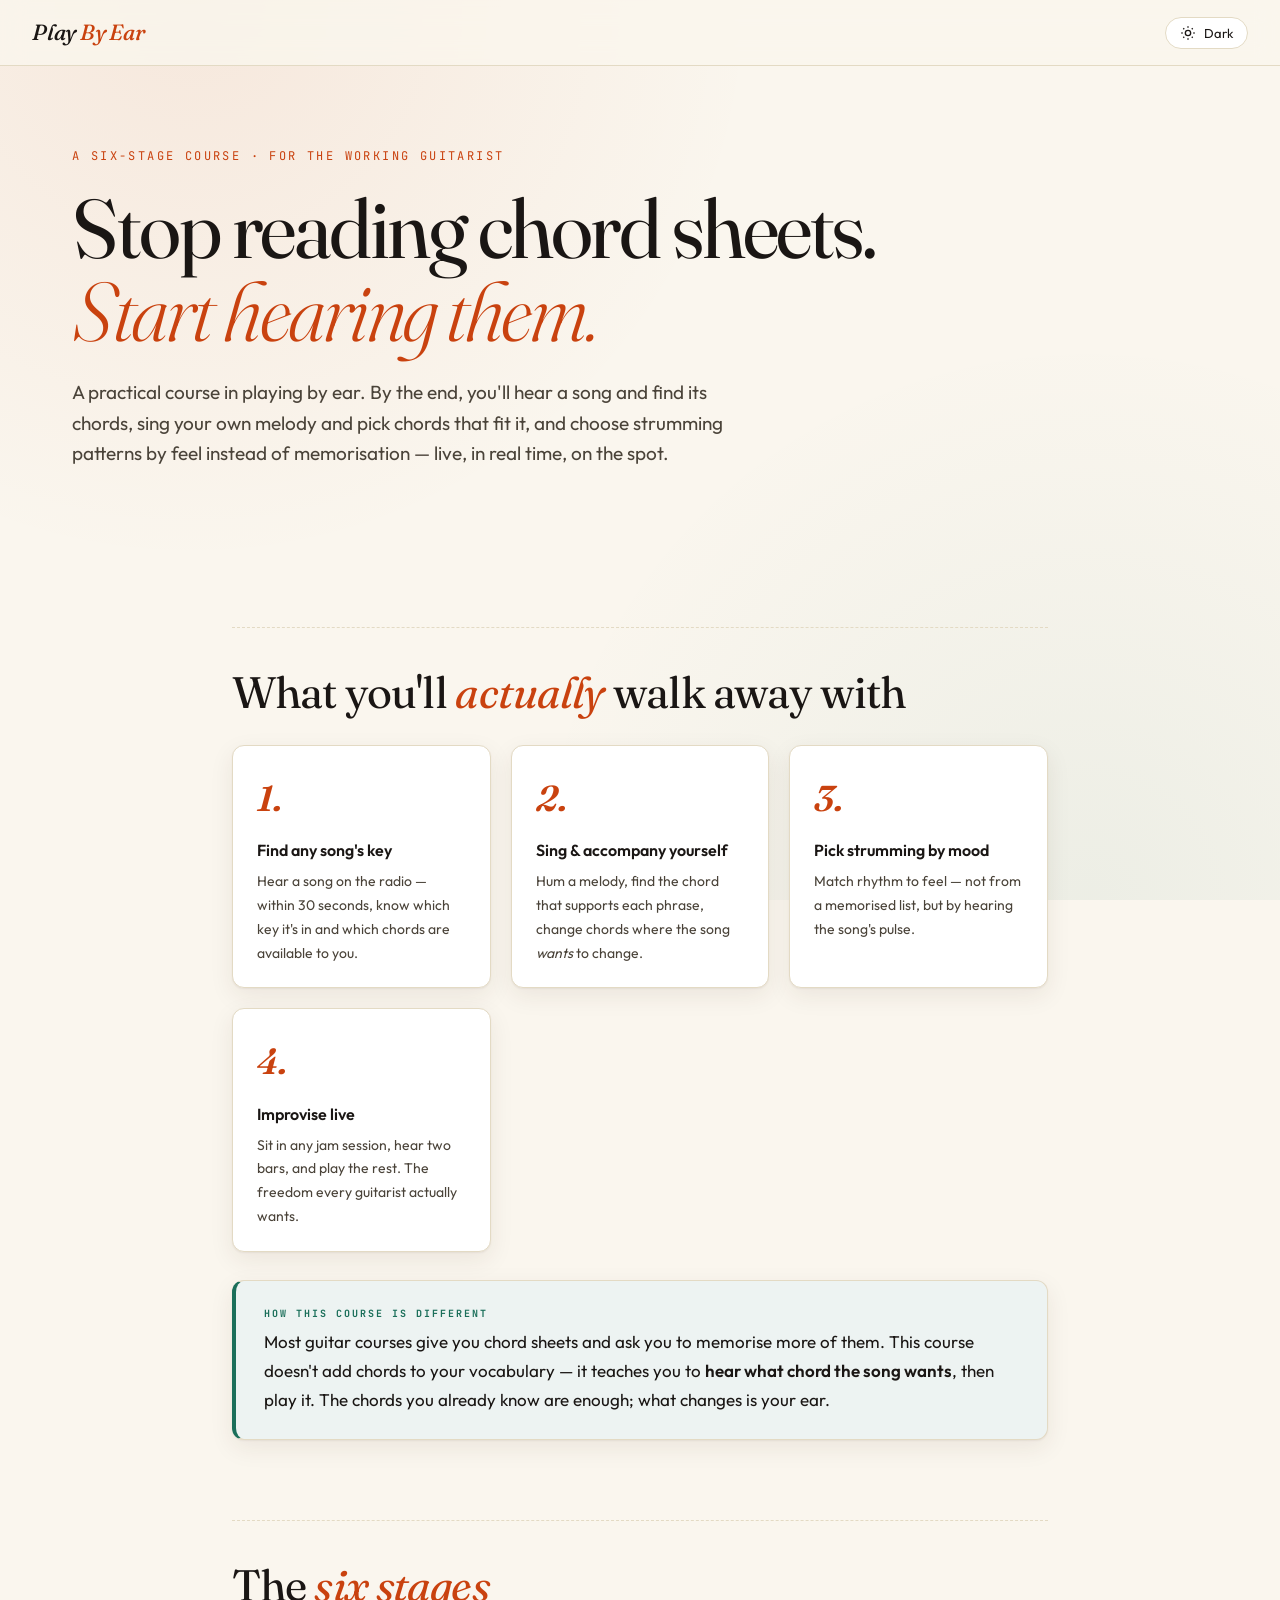
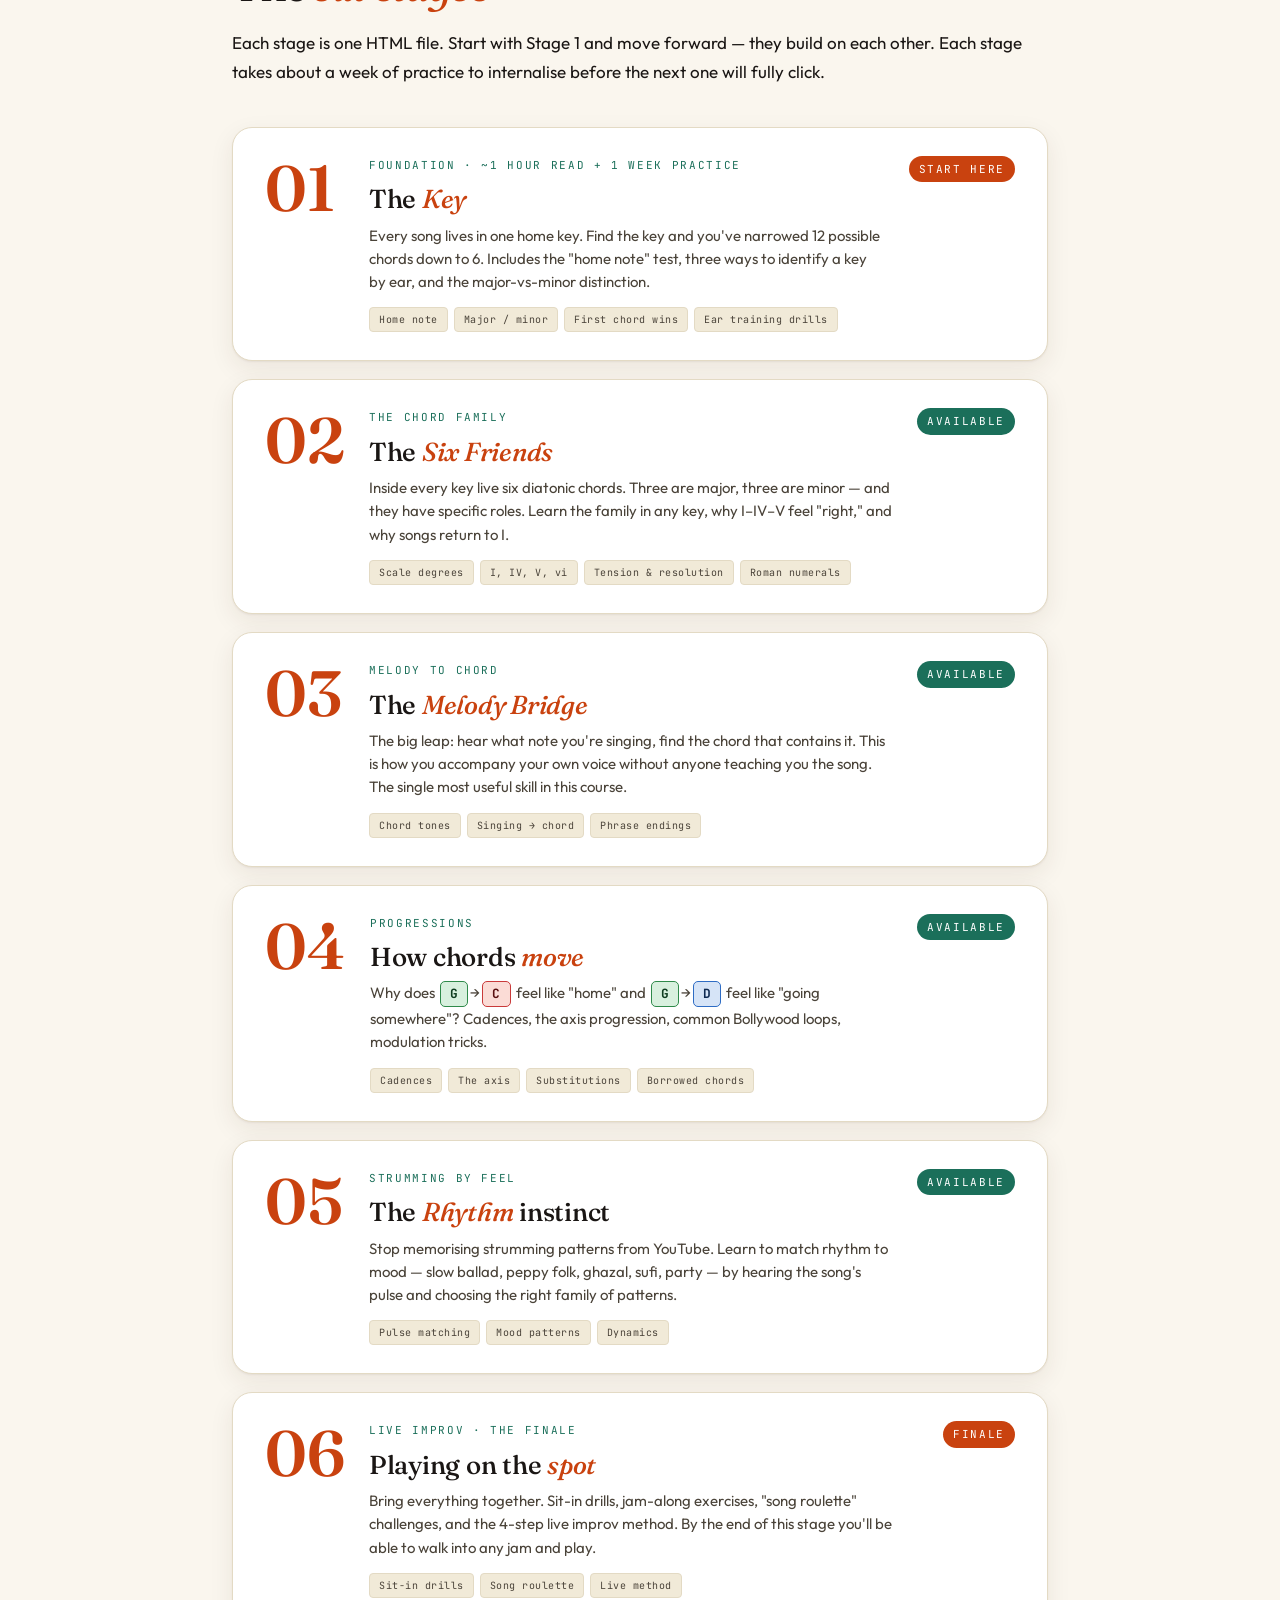
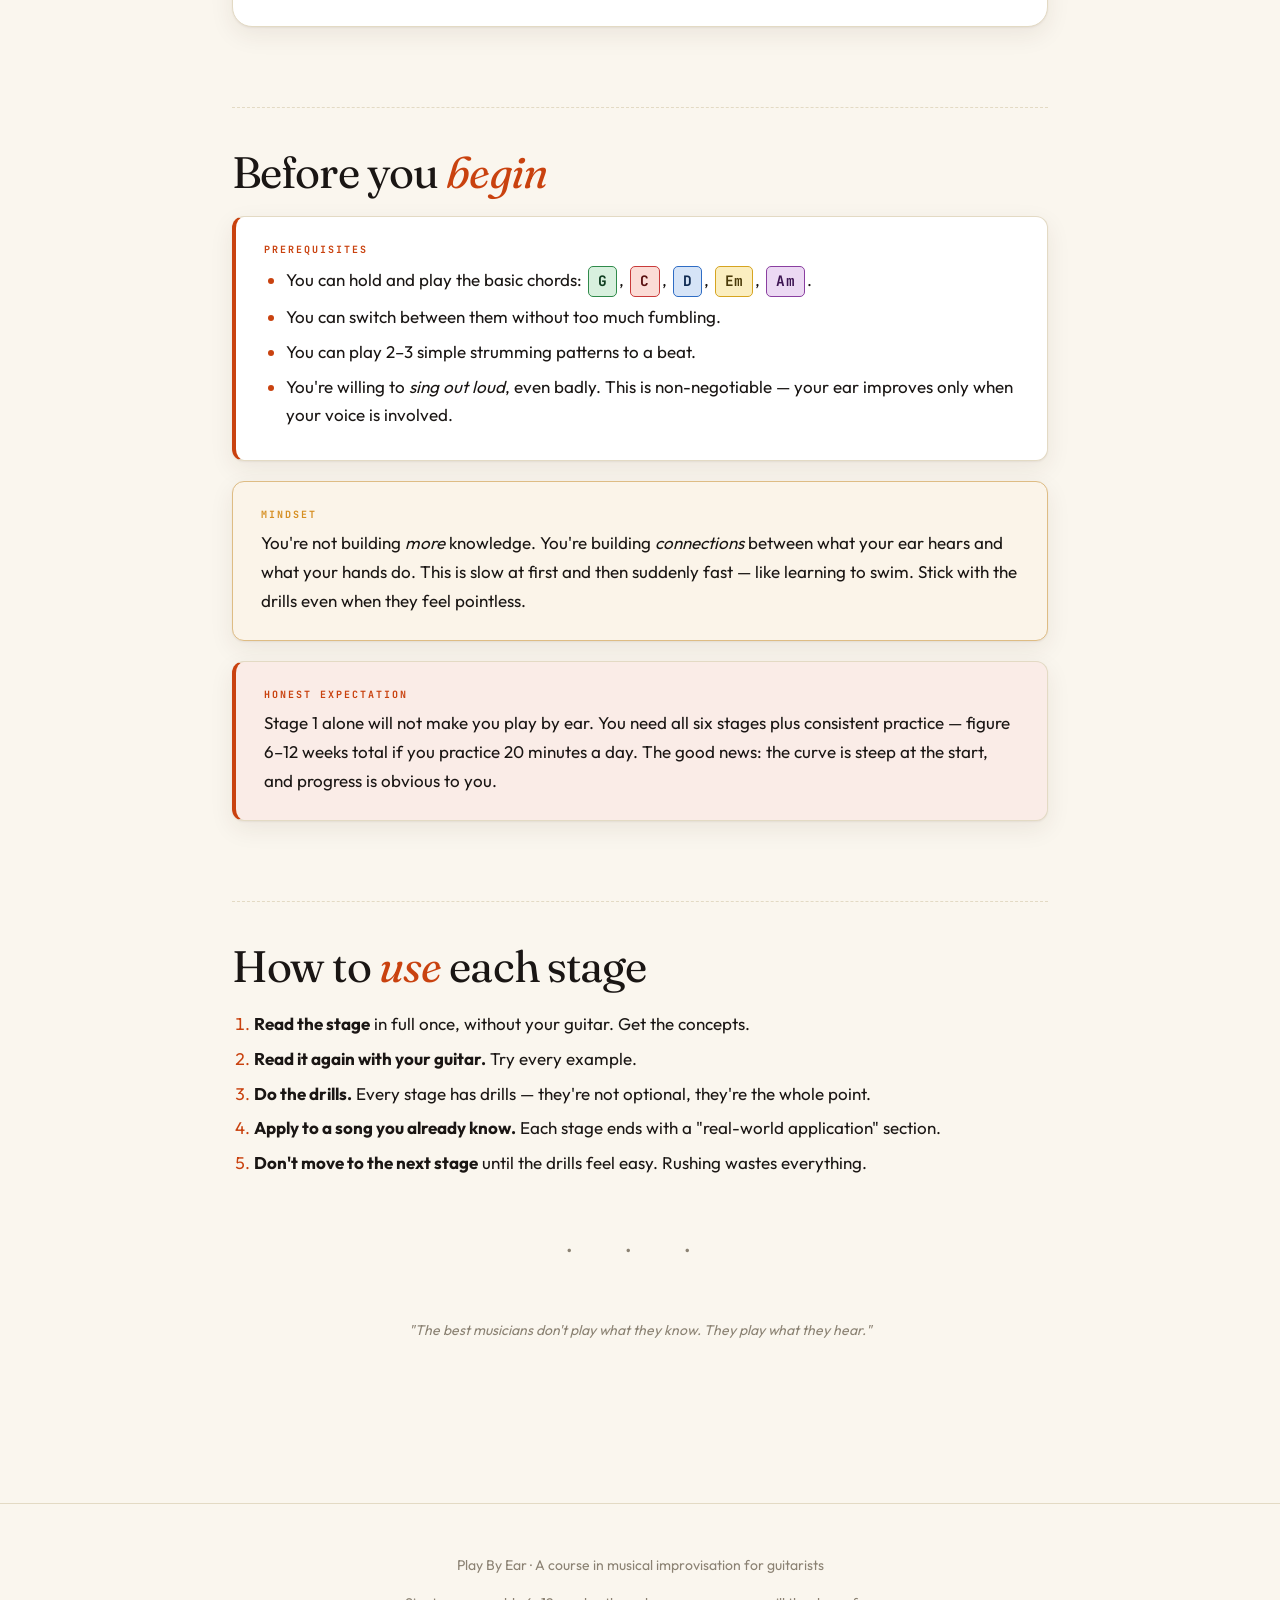
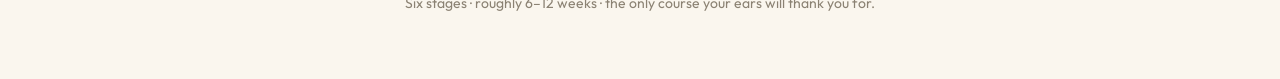
==== advance_course/advance_course.html @ 3eb7752d "Refactor code structure for improved readability and maintainability" ====
<!DOCTYPE html>
<html lang="en" data-theme="light">
<head>
<meta charset="UTF-8" />
<meta name="viewport" content="width=device-width, initial-scale=1.0" />
<title>Play By Ear · A Course in Musical Improvisation</title>
<link rel="preconnect" href="https://fonts.googleapis.com" />
<link rel="preconnect" href="https://fonts.gstatic.com" crossorigin />
<link href="https://fonts.googleapis.com/css2?family=Fraunces:ital,wght@0,300..900;1,300..900&family=Outfit:wght@300..800&family=JetBrains+Mono:wght@400..700&display=swap" rel="stylesheet" />
<link rel="stylesheet" href="shared.css" />
<style>
  .stages-grid {
    display: grid; grid-template-columns: 1fr; gap: 18px;
    margin: 40px 0;
  }
  .stage-card {
    display: flex; gap: 24px; align-items: flex-start;
    background: var(--bg-elev);
    border: 1px solid var(--line);
    border-radius: var(--radius-lg);
    padding: 28px 32px;
    text-decoration: none;
    color: inherit;
    transition: all .25s ease;
    box-shadow: var(--shadow);
  }
  .stage-card:hover {
    transform: translateY(-2px);
    border-color: var(--accent);
    box-shadow: var(--shadow-lg);
    color: inherit;
  }
  .stage-card.locked {
    opacity: .55;
    pointer-events: none;
  }
  .stage-card .stage-num {
    font-family: var(--display); font-weight: 600;
    font-size: 64px; line-height: 1;
    color: var(--accent);
    min-width: 80px;
  }
  .stage-card .stage-content { flex: 1; }
  .stage-card .stage-title {
    font-family: var(--display); font-weight: 500;
    font-size: 26px; line-height: 1.2; letter-spacing: -.01em;
    margin: 0 0 6px;
  }
  .stage-card .stage-title em { font-style: italic; color: var(--accent); }
  .stage-card .stage-sub {
    font-family: var(--mono); font-size: 11px; letter-spacing: .15em; text-transform: uppercase;
    color: var(--accent-3); margin-bottom: 10px;
  }
  .stage-card .stage-desc {
    color: var(--ink-soft); font-size: 15px; line-height: 1.55;
    margin: 8px 0 14px;
  }
  .stage-card .stage-skills {
    display: flex; flex-wrap: wrap; gap: 6px;
  }
  .stage-card .skill {
    font-family: var(--mono); font-size: 10px; letter-spacing: .05em;
    background: var(--bg-muted); color: var(--ink-soft);
    padding: 3px 9px; border-radius: 4px;
    border: 1px solid var(--line);
  }
  .stage-card .stage-status {
    font-family: var(--mono); font-size: 11px; letter-spacing: .15em; text-transform: uppercase;
    align-self: flex-start;
    padding: 4px 10px; border-radius: 999px;
    color: white; background: var(--chord-G);
  }
  .stage-card.locked .stage-status {
    background: var(--ink-mute);
  }
  .stage-card.in-progress .stage-status {
    background: var(--accent);
  }

  .approach-grid {
    display: grid; grid-template-columns: repeat(auto-fit, minmax(220px, 1fr));
    gap: 20px;
    margin: 28px 0;
  }
  .approach-card {
    background: var(--bg-elev);
    border: 1px solid var(--line);
    border-radius: var(--radius);
    padding: 22px 24px;
    box-shadow: var(--shadow);
  }
  .approach-card .icon {
    font-family: var(--display); font-style: italic;
    font-size: 36px; color: var(--accent); font-weight: 600;
    margin-bottom: 8px;
  }
  .approach-card h4 {
    margin: 0 0 6px;
    font-family: var(--body); font-style: normal;
    font-weight: 600; font-size: 16px;
  }
  .approach-card p {
    font-size: 14px; color: var(--ink-soft);
    margin: 0;
  }

  @media (max-width: 600px) {
    .stage-card { flex-direction: column; gap: 12px; padding: 22px; }
    .stage-card .stage-num { font-size: 44px; min-width: auto; }
  }
</style>
</head>
<body>

<div class="topbar">
  <a class="brand" href="advance_course.html"><em style="font-style:italic">Play</em> <span>By Ear</span></a>
  <button class="theme-toggle" onclick="toggleTheme()" aria-label="Toggle theme">
    <svg class="icon" viewBox="0 0 24 24" fill="none" stroke="currentColor" stroke-width="2">
      <circle cx="12" cy="12" r="4"/>
      <path d="M12 2v2M12 20v2M4.93 4.93l1.41 1.41M17.66 17.66l1.41 1.41M2 12h2M20 12h2M4.93 19.07l1.41-1.41M17.66 6.34l1.41-1.41"/>
    </svg>
    <span id="theme-label">Dark</span>
  </button>
</div>

<header class="hero">
  <div class="eyebrow">A six-stage course · for the working guitarist</div>
  <h1>Stop reading chord sheets.<br/><em>Start hearing them.</em></h1>
  <p class="lede">A practical course in playing by ear. By the end, you'll hear a song and find its chords, sing your own melody and pick chords that fit it, and choose strumming patterns by feel instead of memorisation — live, in real time, on the spot.</p>
</header>

<div class="wrap">

<h2>What you'll <em>actually</em> walk away with</h2>
<div class="approach-grid">
  <div class="approach-card">
    <div class="icon">1.</div>
    <h4>Find any song's key</h4>
    <p>Hear a song on the radio — within 30 seconds, know which key it's in and which chords are available to you.</p>
  </div>
  <div class="approach-card">
    <div class="icon">2.</div>
    <h4>Sing & accompany yourself</h4>
    <p>Hum a melody, find the chord that supports each phrase, change chords where the song <em>wants</em> to change.</p>
  </div>
  <div class="approach-card">
    <div class="icon">3.</div>
    <h4>Pick strumming by mood</h4>
    <p>Match rhythm to feel — not from a memorised list, but by hearing the song's pulse.</p>
  </div>
  <div class="approach-card">
    <div class="icon">4.</div>
    <h4>Improvise live</h4>
    <p>Sit in any jam session, hear two bars, and play the rest. The freedom every guitarist actually wants.</p>
  </div>
</div>

<div class="card teal">
  <div class="card-label">How this course is different</div>
  <p style="margin:0">Most guitar courses give you chord sheets and ask you to memorise more of them. This course doesn't add chords to your vocabulary — it teaches you to <strong>hear what chord the song wants</strong>, then play it. The chords you already know are enough; what changes is your ear.</p>
</div>

<h2>The <em>six stages</em></h2>
<p>Each stage is one HTML file. Start with Stage 1 and move forward — they build on each other. Each stage takes about a week of practice to internalise before the next one will fully click.</p>

<div class="stages-grid">

  <a class="stage-card in-progress" href="stage-1.html">
    <div class="stage-num">01</div>
    <div class="stage-content">
      <div class="stage-sub">Foundation · ~1 hour read + 1 week practice</div>
      <h3 class="stage-title">The <em>Key</em></h3>
      <p class="stage-desc">Every song lives in one home key. Find the key and you've narrowed 12 possible chords down to 6. Includes the "home note" test, three ways to identify a key by ear, and the major-vs-minor distinction.</p>
      <div class="stage-skills">
        <span class="skill">Home note</span>
        <span class="skill">Major / minor</span>
        <span class="skill">First chord wins</span>
        <span class="skill">Ear training drills</span>
      </div>
    </div>
    <span class="stage-status">Start here</span>
  </a>

  <a class="stage-card" href="stage-2.html">
    <div class="stage-num">02</div>
    <div class="stage-content">
      <div class="stage-sub">The chord family</div>
      <h3 class="stage-title">The <em>Six Friends</em></h3>
      <p class="stage-desc">Inside every key live six diatonic chords. Three are major, three are minor — and they have specific roles. Learn the family in any key, why I–IV–V feel "right," and why songs return to I.</p>
      <div class="stage-skills">
        <span class="skill">Scale degrees</span>
        <span class="skill">I, IV, V, vi</span>
        <span class="skill">Tension & resolution</span>
        <span class="skill">Roman numerals</span>
      </div>
    </div>
    <span class="stage-status" style="background: var(--accent-3)">Available</span>
  </a>

  <a class="stage-card" href="stage-3.html">
    <div class="stage-num">03</div>
    <div class="stage-content">
      <div class="stage-sub">Melody to chord</div>
      <h3 class="stage-title">The <em>Melody Bridge</em></h3>
      <p class="stage-desc">The big leap: hear what note you're singing, find the chord that contains it. This is how you accompany your own voice without anyone teaching you the song. The single most useful skill in this course.</p>
      <div class="stage-skills">
        <span class="skill">Chord tones</span>
        <span class="skill">Singing → chord</span>
        <span class="skill">Phrase endings</span>
      </div>
    </div>
    <span class="stage-status" style="background: var(--accent-3)">Available</span>
  </a>

  <a class="stage-card" href="stage-4.html">
    <div class="stage-num">04</div>
    <div class="stage-content">
      <div class="stage-sub">Progressions</div>
      <h3 class="stage-title">How chords <em>move</em></h3>
      <p class="stage-desc">Why does <span class="chord G">G</span>→<span class="chord C">C</span> feel like "home" and <span class="chord G">G</span>→<span class="chord D">D</span> feel like "going somewhere"? Cadences, the axis progression, common Bollywood loops, modulation tricks.</p>
      <div class="stage-skills">
        <span class="skill">Cadences</span>
        <span class="skill">The axis</span>
        <span class="skill">Substitutions</span>
        <span class="skill">Borrowed chords</span>
      </div>
    </div>
    <span class="stage-status" style="background: var(--accent-3)">Available</span>
  </a>

  <a class="stage-card" href="stage-5.html">
    <div class="stage-num">05</div>
    <div class="stage-content">
      <div class="stage-sub">Strumming by feel</div>
      <h3 class="stage-title">The <em>Rhythm</em> instinct</h3>
      <p class="stage-desc">Stop memorising strumming patterns from YouTube. Learn to match rhythm to mood — slow ballad, peppy folk, ghazal, sufi, party — by hearing the song's pulse and choosing the right family of patterns.</p>
      <div class="stage-skills">
        <span class="skill">Pulse matching</span>
        <span class="skill">Mood patterns</span>
        <span class="skill">Dynamics</span>
      </div>
    </div>
    <span class="stage-status" style="background: var(--accent-3)">Available</span>
  </a>

  <a class="stage-card" href="stage-6.html">
    <div class="stage-num">06</div>
    <div class="stage-content">
      <div class="stage-sub">Live improv · the finale</div>
      <h3 class="stage-title">Playing on the <em>spot</em></h3>
      <p class="stage-desc">Bring everything together. Sit-in drills, jam-along exercises, "song roulette" challenges, and the 4-step live improv method. By the end of this stage you'll be able to walk into any jam and play.</p>
      <div class="stage-skills">
        <span class="skill">Sit-in drills</span>
        <span class="skill">Song roulette</span>
        <span class="skill">Live method</span>
      </div>
    </div>
    <span class="stage-status" style="background: var(--accent)">Finale</span>
  </a>

</div>

<h2>Before you <em>begin</em></h2>

<div class="card accent">
  <div class="card-label">Prerequisites</div>
  <ul style="margin: 8px 0 0">
    <li>You can hold and play the basic chords: <span class="chord G">G</span>, <span class="chord C">C</span>, <span class="chord D">D</span>, <span class="chord Em">Em</span>, <span class="chord Am">Am</span>.</li>
    <li>You can switch between them without too much fumbling.</li>
    <li>You can play 2–3 simple strumming patterns to a beat.</li>
    <li>You're willing to <em>sing out loud</em>, even badly. This is non-negotiable — your ear improves only when your voice is involved.</li>
  </ul>
</div>

<div class="card tip">
  <div class="card-label">Mindset</div>
  <p style="margin:0">You're not building <em>more</em> knowledge. You're building <em>connections</em> between what your ear hears and what your hands do. This is slow at first and then suddenly fast — like learning to swim. Stick with the drills even when they feel pointless.</p>
</div>

<div class="card warn">
  <div class="card-label">Honest expectation</div>
  <p style="margin:0">Stage 1 alone will not make you play by ear. You need all six stages plus consistent practice — figure 6–12 weeks total if you practice 20 minutes a day. The good news: the curve is steep at the start, and progress is obvious to you.</p>
</div>

<h2>How to <em>use</em> each stage</h2>
<ol>
  <li><strong>Read the stage</strong> in full once, without your guitar. Get the concepts.</li>
  <li><strong>Read it again with your guitar.</strong> Try every example.</li>
  <li><strong>Do the drills.</strong> Every stage has drills — they're not optional, they're the whole point.</li>
  <li><strong>Apply to a song you already know.</strong> Each stage ends with a "real-world application" section.</li>
  <li><strong>Don't move to the next stage</strong> until the drills feel easy. Rushing wastes everything.</li>
</ol>

<div class="deco-divider">· · ·</div>

<p style="text-align:center; color:var(--ink-mute); font-size:14px; font-style:italic; max-width:540px; margin:0 auto">
"The best musicians don't play what they know. They play what they hear."
</p>

</div><!-- /wrap -->

<footer>
  <p>Play By Ear · A course in musical improvisation for guitarists</p>
  <p style="margin-top: 4px;">Six stages · roughly 6–12 weeks · the only course your ears will thank you for.</p>
</footer>

<script>
function toggleTheme() {
  const html = document.documentElement;
  const current = html.getAttribute('data-theme');
  const next = current === 'light' ? 'dark' : 'light';
  html.setAttribute('data-theme', next);
  document.getElementById('theme-label').textContent = next === 'light' ? 'Dark' : 'Light';
  try { localStorage.setItem('improv-course-theme', next); } catch (e) {}
}
(function() {
  try {
    const saved = localStorage.getItem('improv-course-theme');
    if (saved) {
      document.documentElement.setAttribute('data-theme', saved);
      document.getElementById('theme-label').textContent = saved === 'light' ? 'Dark' : 'Light';
    } else if (window.matchMedia && window.matchMedia('(prefers-color-scheme: dark)').matches) {
      document.documentElement.setAttribute('data-theme', 'dark');
      document.getElementById('theme-label').textContent = 'Light';
    }
  } catch (e) {}
})();
</script>
</body>
</html>
---- advance_course/shared.css ----
/* ===== Improv Course — shared theme ===== */
:root {
  --bg: #faf6ee;
  --bg-elev: #ffffff;
  --bg-muted: #f1ead8;
  --ink: #1a1614;
  --ink-soft: #4a4339;
  --ink-mute: #8b8273;
  --accent: #c9420f;
  --accent-2: #d68f23;
  --accent-3: #1b6f5a;
  --line: #e3dac4;
  --shadow: 0 1px 2px rgba(60, 40, 20, .06), 0 8px 24px rgba(60, 40, 20, .08);
  --shadow-lg: 0 4px 12px rgba(60, 40, 20, .08), 0 24px 60px rgba(60, 40, 20, .14);

  --chord-G: #2f8a4a;   --chord-G-bg: #d8f0de;  --chord-G-ink: #0f3d20;
  --chord-C: #c93a3a;   --chord-C-bg: #fbdcd6;  --chord-C-ink: #5a1010;
  --chord-D: #2e6cc4;   --chord-D-bg: #d6e4f7;  --chord-D-ink: #0f2a52;
  --chord-Em: #d6a420;  --chord-Em-bg: #fbeec0; --chord-Em-ink: #4a3a08;
  --chord-Am: #8a3fa0;  --chord-Am-bg: #ecd9f3; --chord-Am-ink: #3d1452;
  --chord-F:  #b85a18;  --chord-F-bg: #f6dac0;  --chord-F-ink: #4d2208;
  --chord-Bm: #1f8e8e;  --chord-Bm-bg: #cfeeee; --chord-Bm-ink: #0a3838;
  --chord-A:  #c44d8a;  --chord-A-bg:  #f7d8e7; --chord-A-ink:  #52123a;

  --display: 'Fraunces', Georgia, serif;
  --body: 'Outfit', system-ui, sans-serif;
  --mono: 'JetBrains Mono', ui-monospace, monospace;

  --radius-s: 6px;
  --radius: 12px;
  --radius-lg: 20px;
}

[data-theme="dark"] {
  --bg: #14110e;
  --bg-elev: #1d1813;
  --bg-muted: #2a2218;
  --ink: #f4ebd8;
  --ink-soft: #d2c4a6;
  --ink-mute: #8e8167;
  --accent: #ee6a32;
  --accent-2: #f0b14a;
  --accent-3: #4ec0a3;
  --line: #3a2f22;
  --shadow: 0 1px 2px rgba(0,0,0,.3), 0 8px 24px rgba(0,0,0,.4);
  --shadow-lg: 0 4px 12px rgba(0,0,0,.4), 0 24px 60px rgba(0,0,0,.5);

  --chord-G: #6dd685;   --chord-G-bg: #1a3d24;  --chord-G-ink: #c4f2cf;
  --chord-C: #f07a7a;   --chord-C-bg: #4a1a1a;  --chord-C-ink: #fbcfcb;
  --chord-D: #6fa8e8;   --chord-D-bg: #1a2e4d;  --chord-D-ink: #d4e4f8;
  --chord-Em: #f0c74a;  --chord-Em-bg: #4a3a14; --chord-Em-ink: #fbe9b0;
  --chord-Am: #c685d6;  --chord-Am-bg: #3d1c4a; --chord-Am-ink: #e8d2f0;
  --chord-F:  #e89460;  --chord-F-bg: #4a2814;  --chord-F-ink: #f6d4b8;
  --chord-Bm: #5dc4c4;  --chord-Bm-bg: #103838; --chord-Bm-ink: #c4eaea;
  --chord-A:  #e873a8;  --chord-A-bg:  #4a1a34; --chord-A-ink:  #f7d2e2;
}

* { box-sizing: border-box; }
html { scroll-behavior: smooth; }
body {
  margin: 0;
  font-family: var(--body);
  font-weight: 400;
  font-size: 17px;
  line-height: 1.7;
  color: var(--ink);
  background: var(--bg);
  background-image:
    radial-gradient(circle at 15% 0%, color-mix(in srgb, var(--accent) 8%, transparent), transparent 40%),
    radial-gradient(circle at 85% 100%, color-mix(in srgb, var(--accent-3) 6%, transparent), transparent 40%);
  background-attachment: fixed;
  transition: background-color .4s ease, color .4s ease;
  -webkit-font-smoothing: antialiased;
}

/* ===== Top bar ===== */
.topbar {
  position: sticky; top: 0; z-index: 50;
  display: flex; align-items: center; justify-content: space-between;
  padding: 14px 32px;
  backdrop-filter: blur(12px);
  background: color-mix(in srgb, var(--bg) 78%, transparent);
  border-bottom: 1px solid var(--line);
}
.brand {
  font-family: var(--display); font-style: italic; font-weight: 500; font-size: 22px;
  letter-spacing: -.01em; color: var(--ink); text-decoration: none;
}
.brand span { color: var(--accent); }
.topbar .controls { display: flex; gap: 12px; align-items: center; }
.topbar nav { display: flex; gap: 18px; font-size: 14px; }
.topbar nav a { color: var(--ink-soft); text-decoration: none; }
.topbar nav a:hover { color: var(--accent); }
.topbar nav a.current { color: var(--accent); font-weight: 600; }

.theme-toggle {
  display: inline-flex; align-items: center; gap: 8px;
  border: 1px solid var(--line); background: var(--bg-elev);
  padding: 7px 14px; border-radius: 999px; cursor: pointer;
  font-family: var(--body); color: var(--ink); font-size: 13px;
  transition: all .2s ease;
}
.theme-toggle:hover { border-color: var(--accent); color: var(--accent); }
.theme-toggle .icon { width: 16px; height: 16px; }

/* ===== Hero ===== */
.hero {
  padding: 80px 32px 60px;
  max-width: 1200px; margin: 0 auto;
}
.hero .eyebrow {
  font-family: var(--mono); font-size: 12px; letter-spacing: .2em; text-transform: uppercase;
  color: var(--accent); margin-bottom: 20px;
}
.hero .stage-pill {
  display: inline-block;
  font-family: var(--mono); font-size: 11px; letter-spacing: .15em;
  background: var(--accent); color: white;
  padding: 4px 12px; border-radius: 999px;
  margin-bottom: 16px;
}
.hero h1 {
  font-family: var(--display); font-weight: 400;
  font-size: clamp(44px, 6.5vw, 84px);
  line-height: 1; letter-spacing: -.03em;
  margin: 0 0 24px;
}
.hero h1 em { font-style: italic; color: var(--accent); font-weight: 300; }
.hero .lede {
  max-width: 680px; font-size: 19px; color: var(--ink-soft); line-height: 1.6;
}

/* ===== Wrap ===== */
.wrap {
  max-width: 880px; margin: 0 auto; padding: 0 32px 100px;
}

h2 {
  font-family: var(--display); font-weight: 400;
  font-size: clamp(30px, 4vw, 44px); line-height: 1.1; letter-spacing: -.02em;
  margin: 80px 0 20px;
  padding-top: 40px;
  border-top: 1px dashed var(--line);
}
h2 em { font-style: italic; color: var(--accent); }
h2 .num {
  display: inline-block;
  font-family: var(--mono); font-size: 14px;
  background: var(--accent); color: white;
  padding: 4px 12px; border-radius: 999px;
  margin-right: 14px; vertical-align: middle;
  font-weight: 500;
}
h3 {
  font-family: var(--display); font-weight: 500;
  font-size: 26px; line-height: 1.2; letter-spacing: -.01em;
  margin: 48px 0 14px;
}
h4 {
  font-family: var(--display); font-weight: 500; font-style: italic;
  font-size: 20px; margin: 28px 0 8px; color: var(--ink);
}
h5 {
  font-family: var(--mono); font-size: 11px; letter-spacing: .18em; text-transform: uppercase;
  color: var(--accent-3); margin: 24px 0 8px; font-weight: 600;
}
p { margin: 0 0 1em; }
p strong { color: var(--ink); font-weight: 600; }
a { color: var(--accent); text-decoration: underline; text-decoration-thickness: 1px; text-underline-offset: 3px; }
a:hover { color: var(--accent-2); }

ul, ol { padding-left: 22px; margin: 0 0 1.2em; }
li { margin-bottom: .35em; }
li::marker { color: var(--accent); }

/* ===== Chord pills ===== */
.chord {
  display: inline-block;
  font-family: var(--mono);
  font-size: .85em; font-weight: 700;
  padding: 2px 9px; border-radius: 5px;
  border: 1px solid currentColor;
  letter-spacing: .02em;
  margin: 0 2px;
}
.chord.G  { background: var(--chord-G-bg);  color: var(--chord-G-ink);  border-color: var(--chord-G); }
.chord.C  { background: var(--chord-C-bg);  color: var(--chord-C-ink);  border-color: var(--chord-C); }
.chord.D  { background: var(--chord-D-bg);  color: var(--chord-D-ink);  border-color: var(--chord-D); }
.chord.Em { background: var(--chord-Em-bg); color: var(--chord-Em-ink); border-color: var(--chord-Em); }
.chord.Am { background: var(--chord-Am-bg); color: var(--chord-Am-ink); border-color: var(--chord-Am); }
.chord.F  { background: var(--chord-F-bg);  color: var(--chord-F-ink);  border-color: var(--chord-F); }
.chord.Bm { background: var(--chord-Bm-bg); color: var(--chord-Bm-ink); border-color: var(--chord-Bm); }
.chord.A  { background: var(--chord-A-bg);  color: var(--chord-A-ink);  border-color: var(--chord-A); }
.chord.big {
  font-size: 1.2em;
  padding: 6px 16px;
}

/* ===== Cards ===== */
.card {
  background: var(--bg-elev);
  border: 1px solid var(--line);
  border-radius: var(--radius);
  padding: 24px 28px;
  margin: 20px 0;
  box-shadow: var(--shadow);
}
.card.accent { border-left: 4px solid var(--accent); }
.card.tip {
  background: color-mix(in srgb, var(--accent-2) 10%, var(--bg-elev));
  border-color: color-mix(in srgb, var(--accent-2) 40%, var(--line));
}
.card.warn {
  background: color-mix(in srgb, var(--accent) 10%, var(--bg-elev));
  border-left: 4px solid var(--accent);
}
.card.teal {
  background: color-mix(in srgb, var(--accent-3) 8%, var(--bg-elev));
  border-left: 4px solid var(--accent-3);
}
.card .card-title {
  font-family: var(--display); font-style: italic; font-weight: 500;
  font-size: 19px; margin-bottom: 6px; color: var(--ink);
}
.card .card-label {
  font-family: var(--mono); font-size: 10px; letter-spacing: .2em; text-transform: uppercase;
  font-weight: 700; margin-bottom: 6px;
}
.card.accent .card-label { color: var(--accent); }
.card.tip .card-label { color: var(--accent-2); }
.card.warn .card-label { color: var(--accent); }
.card.teal .card-label { color: var(--accent-3); }

/* ===== Tables ===== */
table {
  width: 100%; border-collapse: collapse; margin: 18px 0;
  font-size: 15px;
  background: var(--bg-elev);
  border-radius: var(--radius);
  overflow: hidden;
  box-shadow: var(--shadow);
}
th {
  background: var(--bg-muted);
  font-family: var(--mono); font-size: 11px; letter-spacing: .15em; text-transform: uppercase;
  color: var(--ink-soft); font-weight: 600;
  padding: 12px 14px; text-align: left;
  border-bottom: 1px solid var(--line);
}
td {
  padding: 11px 14px; border-bottom: 1px solid var(--line);
  color: var(--ink-soft);
}
tr:last-child td { border-bottom: 0; }
tr:hover td { background: color-mix(in srgb, var(--accent) 4%, var(--bg-elev)); }

/* ===== Code ===== */
pre {
  display: block;
  background: var(--bg-muted);
  border: 1px solid var(--line);
  border-radius: var(--radius-s);
  padding: 16px 18px;
  font-family: var(--mono); font-size: 13px; line-height: 1.7;
  overflow-x: auto;
  white-space: pre;
  color: var(--ink);
  margin: 14px 0;
}
code.inline {
  font-family: var(--mono); font-size: .9em;
  background: var(--bg-muted); padding: 2px 6px;
  border-radius: 4px;
  color: var(--accent);
}

/* ===== Quote ===== */
blockquote {
  border-left: 3px solid var(--accent);
  margin: 20px 0; padding: 8px 22px;
  font-family: var(--display); font-style: italic; font-size: 19px;
  color: var(--ink-soft);
}

/* ===== Image prompt ===== */
.img-prompt {
  background: linear-gradient(135deg,
    color-mix(in srgb, var(--accent-3) 12%, var(--bg-elev)),
    color-mix(in srgb, var(--accent-2) 8%, var(--bg-elev)));
  border: 1px dashed var(--accent-3);
  border-radius: var(--radius);
  padding: 18px 22px;
  margin: 18px 0;
  font-size: 14px;
}
.img-prompt .label {
  font-family: var(--mono); font-size: 10px; letter-spacing: .2em; text-transform: uppercase;
  color: var(--accent-3); font-weight: 700; display: block; margin-bottom: 8px;
}
.img-prompt p { color: var(--ink-soft); margin: 0; font-style: italic; }

/* ===== YouTube / Spotify ===== */
.yt-link {
  display: inline-flex; align-items: center; gap: 6px;
  background: #ff0000; color: #fff !important;
  padding: 5px 12px; border-radius: 999px;
  font-size: 12px; font-weight: 500;
  text-decoration: none !important;
  margin: 4px 6px 4px 0;
}
.yt-link:hover { transform: translateY(-1px); }
.spotify-link {
  display: inline-flex; align-items: center; gap: 6px;
  background: #1db954; color: #fff !important;
  padding: 5px 12px; border-radius: 999px;
  font-size: 12px; font-weight: 500;
  text-decoration: none !important;
  margin: 4px 6px 4px 0;
}
.spotify-link:hover { transform: translateY(-1px); }

/* ===== Interactive Drill ===== */
.drill {
  background: var(--bg-elev);
  border: 2px solid var(--accent);
  border-radius: var(--radius-lg);
  padding: 28px 32px;
  margin: 32px 0;
  box-shadow: var(--shadow-lg);
}
.drill .drill-label {
  font-family: var(--mono); font-size: 11px; letter-spacing: .2em; text-transform: uppercase;
  color: var(--accent); font-weight: 700; margin-bottom: 8px;
}
.drill .drill-title {
  font-family: var(--display); font-style: italic;
  font-size: 24px; font-weight: 500; margin-bottom: 12px;
}
.drill-button {
  background: var(--accent); color: white;
  border: none; padding: 10px 22px; border-radius: 999px;
  font-family: var(--body); font-weight: 600; font-size: 14px;
  cursor: pointer; margin: 6px 6px 6px 0;
  transition: transform .15s ease, background .15s ease;
}
.drill-button:hover { transform: translateY(-1px); background: var(--accent-2); color: var(--ink); }
.drill-button.secondary {
  background: var(--bg-muted); color: var(--ink); border: 1px solid var(--line);
}
.drill-output {
  margin-top: 14px; padding: 16px 18px;
  background: var(--bg-muted);
  border-radius: var(--radius-s);
  font-family: var(--mono); font-size: 14px;
  min-height: 50px;
  color: var(--ink);
}

/* ===== Stage navigation footer ===== */
.stage-nav {
  display: flex; justify-content: space-between; align-items: stretch;
  gap: 18px; margin: 80px 0 0;
}
.stage-nav-link {
  flex: 1;
  background: var(--bg-elev);
  border: 1px solid var(--line);
  border-radius: var(--radius);
  padding: 20px 24px;
  text-decoration: none;
  color: var(--ink);
  transition: all .2s ease;
  display: flex; flex-direction: column; gap: 4px;
}
.stage-nav-link:hover {
  border-color: var(--accent);
  box-shadow: var(--shadow);
  transform: translateY(-2px);
  color: var(--ink);
}
.stage-nav-link.disabled {
  opacity: .5; pointer-events: none;
}
.stage-nav-link.next { text-align: right; align-items: flex-end; }
.stage-nav-link .dir {
  font-family: var(--mono); font-size: 10px; letter-spacing: .2em; text-transform: uppercase;
  color: var(--ink-mute);
}
.stage-nav-link .title {
  font-family: var(--display); font-style: italic; font-size: 18px;
  color: var(--accent);
}

/* ===== Decorative ===== */
.deco-divider {
  text-align: center; color: var(--ink-mute); margin: 50px 0;
  font-family: var(--display); font-size: 24px; letter-spacing: 1em;
}

/* ===== Footer ===== */
footer {
  border-top: 1px solid var(--line);
  margin-top: 60px; padding: 50px 32px;
  text-align: center;
  color: var(--ink-mute); font-size: 14px;
}

/* ===== Fade-in ===== */
.fade-in { opacity: 0; transform: translateY(12px); transition: opacity .6s ease, transform .6s ease; }
.fade-in.visible { opacity: 1; transform: translateY(0); }

/* ===== Scrollbar ===== */
::-webkit-scrollbar { width: 10px; height: 10px; }
::-webkit-scrollbar-track { background: var(--bg-muted); }
::-webkit-scrollbar-thumb { background: var(--ink-mute); border-radius: 5px; }
::-webkit-scrollbar-thumb:hover { background: var(--accent); }

/* ===== Special: scale-degree visual ===== */
.degree-ladder {
  display: grid; grid-template-columns: 60px 1fr 80px;
  gap: 4px; margin: 24px 0;
  background: var(--bg-elev);
  border-radius: var(--radius);
  padding: 20px;
  box-shadow: var(--shadow);
  border: 1px solid var(--line);
}
.degree-ladder .row {
  display: contents;
}
.degree-ladder .deg {
  font-family: var(--display); font-style: italic; font-size: 22px;
  font-weight: 600; color: var(--accent);
  display: flex; align-items: center; justify-content: center;
  padding: 8px;
  border-bottom: 1px solid var(--line);
}
.degree-ladder .desc {
  padding: 12px 16px; border-bottom: 1px solid var(--line);
  color: var(--ink-soft); font-size: 14px;
  display: flex; align-items: center;
}
.degree-ladder .ex {
  padding: 12px;
  display: flex; align-items: center; justify-content: flex-end;
  border-bottom: 1px solid var(--line);
}

/* ===== Family wheel (visual) ===== */
.family-wheel {
  display: flex; flex-wrap: wrap; gap: 12px;
  justify-content: center;
  background: var(--bg-elev);
  border: 1px solid var(--line);
  border-radius: var(--radius-lg);
  padding: 32px;
  margin: 28px 0;
  box-shadow: var(--shadow);
}
.family-wheel .slot {
  display: flex; flex-direction: column; align-items: center;
  gap: 6px;
  min-width: 90px;
}
.family-wheel .slot .role {
  font-family: var(--mono); font-size: 10px; letter-spacing: .15em; text-transform: uppercase;
  color: var(--ink-mute);
}
.family-wheel .slot .deg {
  font-family: var(--display); font-style: italic; font-size: 18px;
  color: var(--accent);
}

/* ===== Responsive ===== */
@media (max-width: 700px) {
  .hero { padding: 50px 20px 40px; }
  .hero h1 { font-size: 40px; }
  .wrap { padding: 0 20px 80px; }
  .topbar { padding: 12px 16px; flex-wrap: wrap; gap: 8px; }
  .topbar nav { display: none; }
  .card, .drill { padding: 20px; }
  .stage-nav { flex-direction: column; }
  .degree-ladder { grid-template-columns: 50px 1fr; }
  .degree-ladder .ex { display: none; }
  table { font-size: 13px; }
  th, td { padding: 8px 10px; }
}
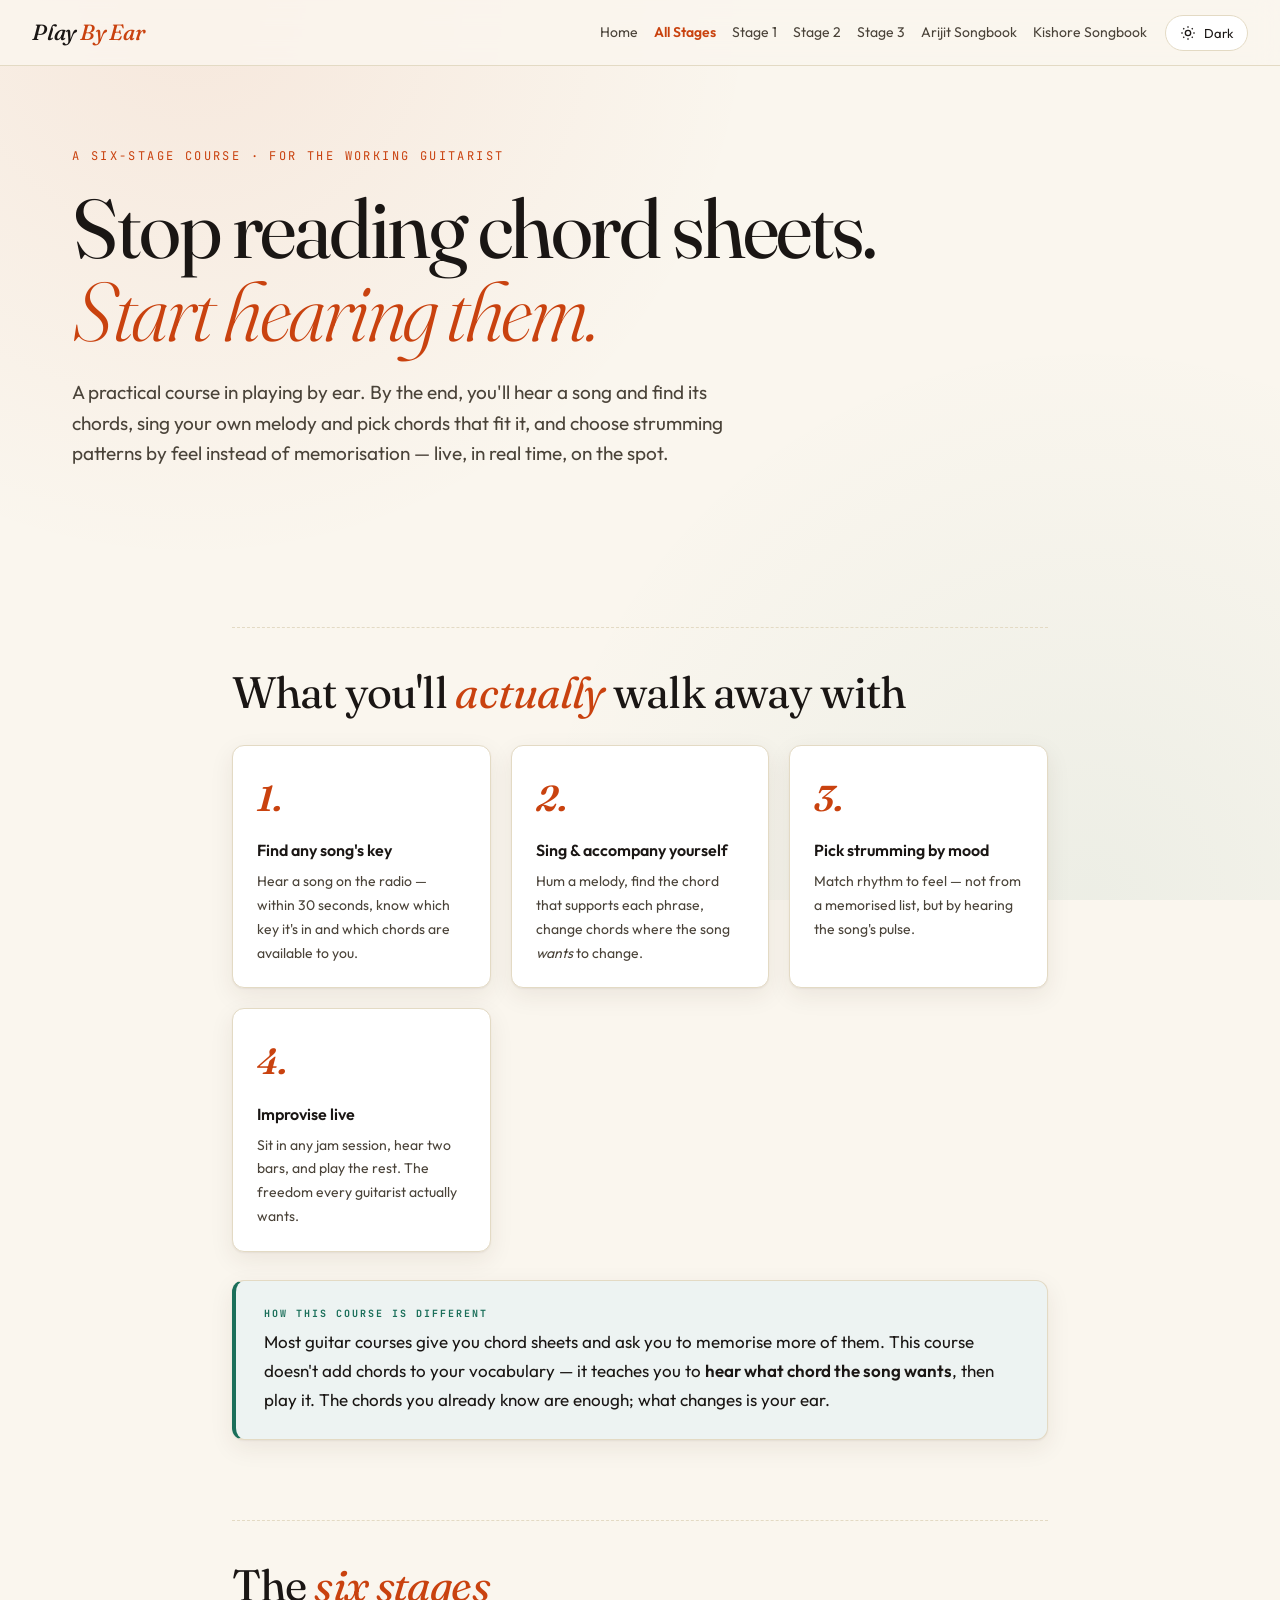
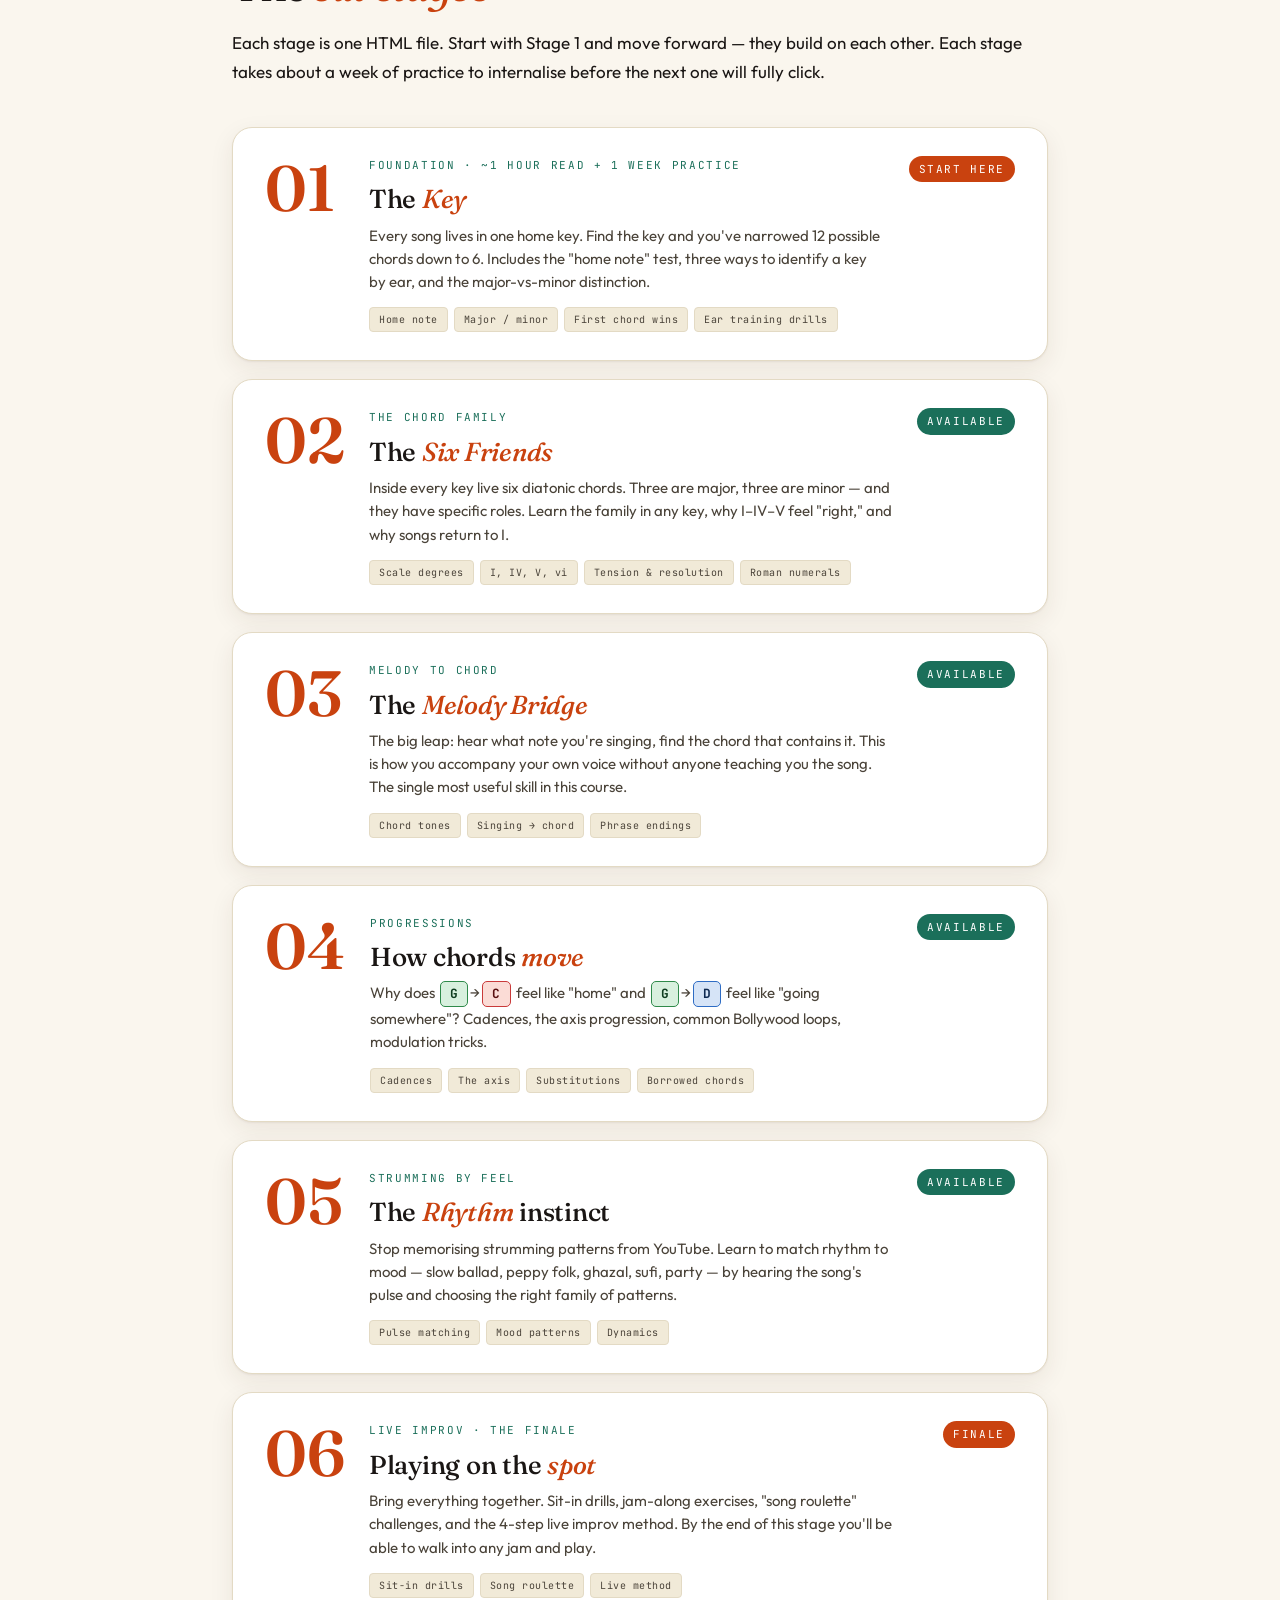
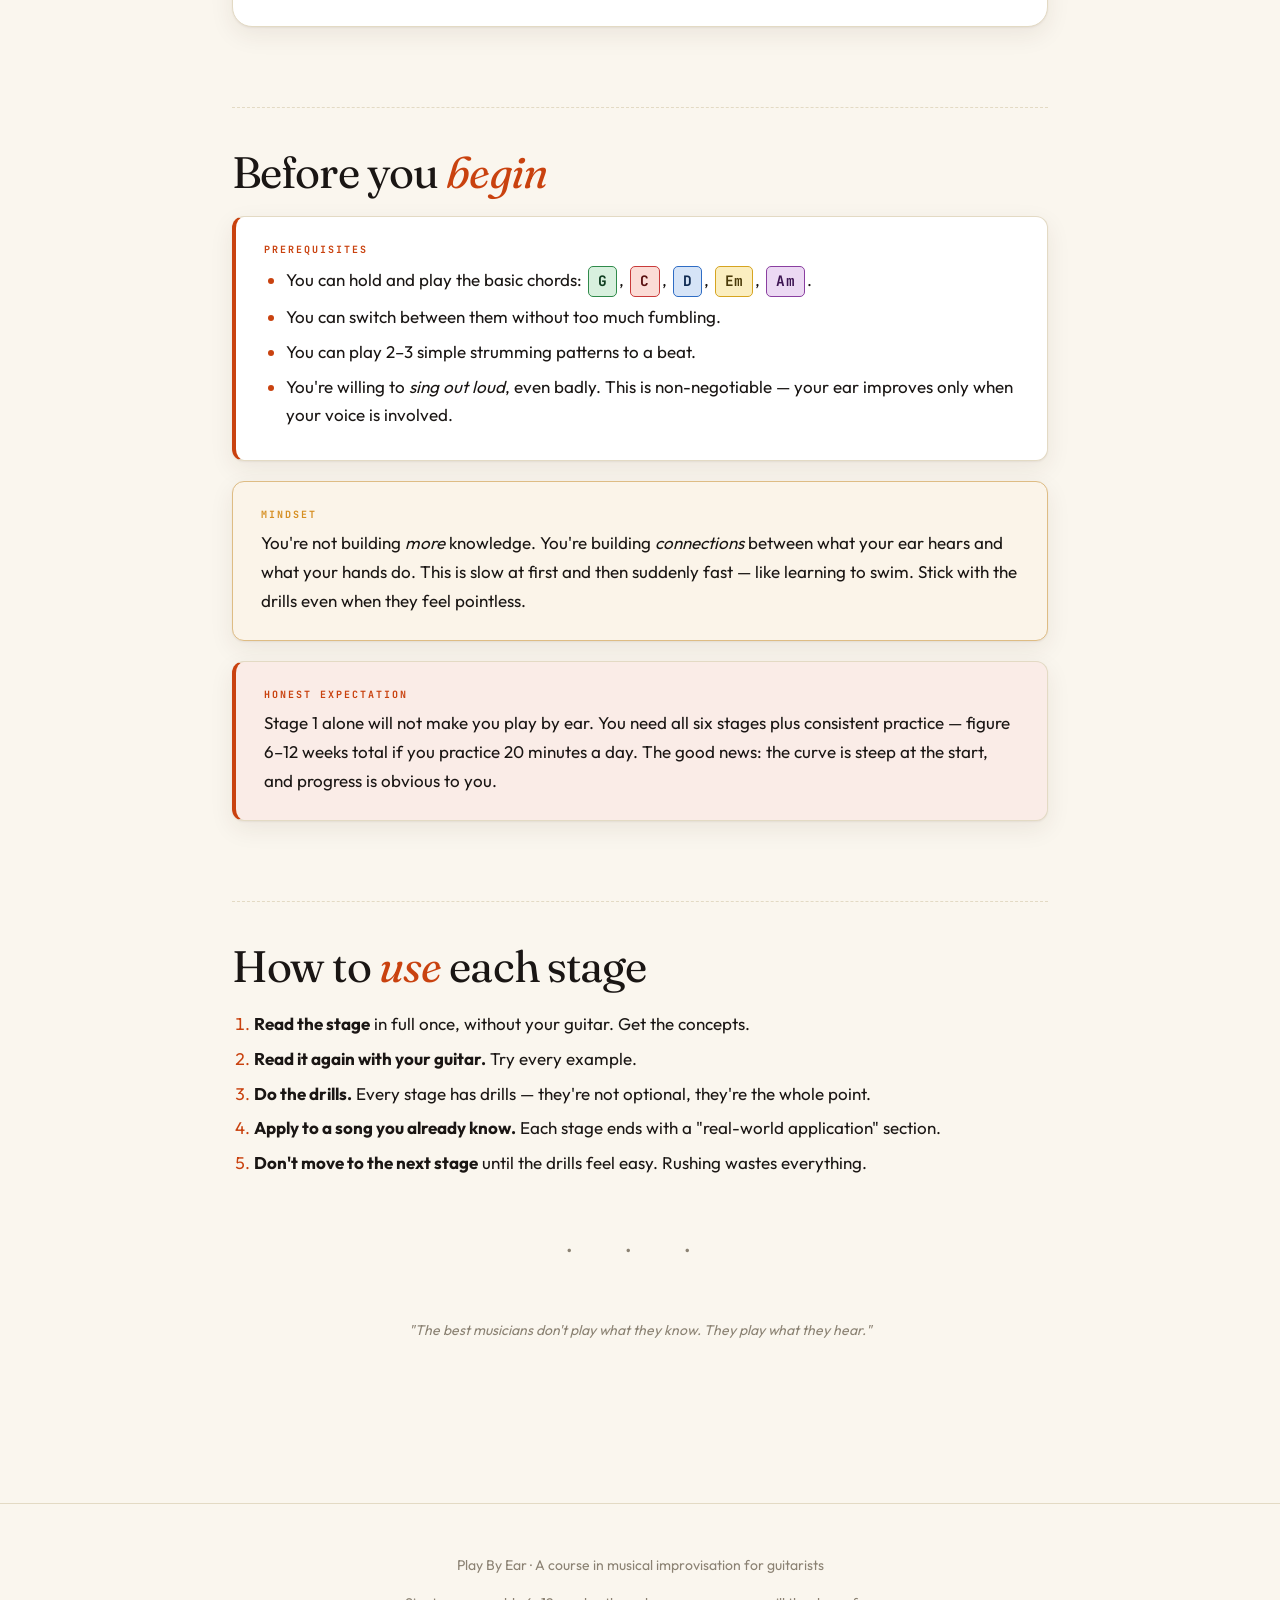
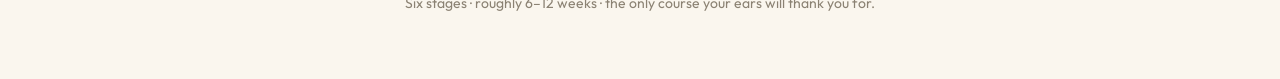
==== commit 3747f22c: "Refactor site navigation and theme toggle functionality - Updated HTML structure for navigation acro" ====
--- a/advance_course/advance_course.html
+++ b/advance_course/advance_course.html
@@ -109,19 +109,36 @@
     .stage-card .stage-num { font-size: 44px; min-width: auto; }
   }
 </style>
+<link rel="stylesheet" href="../assets/site-shell.css" />
 </head>
 <body>
 
-<div class="topbar">
-  <a class="brand" href="advance_course.html"><em style="font-style:italic">Play</em> <span>By Ear</span></a>
-  <button class="theme-toggle" onclick="toggleTheme()" aria-label="Toggle theme">
-    <svg class="icon" viewBox="0 0 24 24" fill="none" stroke="currentColor" stroke-width="2">
-      <circle cx="12" cy="12" r="4"/>
-      <path d="M12 2v2M12 20v2M4.93 4.93l1.41 1.41M17.66 17.66l1.41 1.41M2 12h2M20 12h2M4.93 19.07l1.41-1.41M17.66 6.34l1.41-1.41"/>
-    </svg>
-    <span id="theme-label">Dark</span>
+<header class="topbar site-header">
+  <a class="brand site-brand" href="advance_course.html"><em style="font-style:italic">Play</em> <span>By Ear</span></a>
+  <button class="nav-toggle" type="button" aria-label="Open navigation" aria-expanded="false" aria-controls="site-menu">
+    <span></span><span></span><span></span>
   </button>
-</div>
+  <div class="site-menu" id="site-menu">
+    <nav class="site-nav" aria-label="Primary navigation">
+      <a href="../index.html">Home</a>
+      <a class="current" href="advance_course.html">All Stages</a>
+      <a href="stage-1.html">Stage 1</a>
+      <a href="stage-2.html">Stage 2</a>
+      <a href="stage-3.html">Stage 3</a>
+      <a href="../songbooks/arijit_singh_songbook.html">Arijit Songbook</a>
+      <a href="../songbooks/kishore_kumar_songbook.html">Kishore Songbook</a>
+    </nav>
+    <div class="site-actions">
+      <button class="theme-toggle" onclick="toggleTheme()" aria-label="Toggle theme">
+        <svg class="icon" viewBox="0 0 24 24" fill="none" stroke="currentColor" stroke-width="2">
+          <circle cx="12" cy="12" r="4"/>
+          <path d="M12 2v2M12 20v2M4.93 4.93l1.41 1.41M17.66 17.66l1.41 1.41M2 12h2M20 12h2M4.93 19.07l1.41-1.41M17.66 6.34l1.41-1.41"/>
+        </svg>
+        <span id="theme-label">Dark</span>
+      </button>
+    </div>
+  </div>
+</header>
 
 <header class="hero">
   <div class="eyebrow">A six-stage course · for the working guitarist</div>
@@ -304,27 +321,6 @@
   <p style="margin-top: 4px;">Six stages · roughly 6–12 weeks · the only course your ears will thank you for.</p>
 </footer>
 
-<script>
-function toggleTheme() {
-  const html = document.documentElement;
-  const current = html.getAttribute('data-theme');
-  const next = current === 'light' ? 'dark' : 'light';
-  html.setAttribute('data-theme', next);
-  document.getElementById('theme-label').textContent = next === 'light' ? 'Dark' : 'Light';
-  try { localStorage.setItem('improv-course-theme', next); } catch (e) {}
-}
-(function() {
-  try {
-    const saved = localStorage.getItem('improv-course-theme');
-    if (saved) {
-      document.documentElement.setAttribute('data-theme', saved);
-      document.getElementById('theme-label').textContent = saved === 'light' ? 'Dark' : 'Light';
-    } else if (window.matchMedia && window.matchMedia('(prefers-color-scheme: dark)').matches) {
-      document.documentElement.setAttribute('data-theme', 'dark');
-      document.getElementById('theme-label').textContent = 'Light';
-    }
-  } catch (e) {}
-})();
-</script>
+<script src="../assets/site.js"></script>
 </body>
 </html>
--- a/assets/site-shell.css
+++ b/assets/site-shell.css
@@ -0,0 +1,177 @@
+/* Shared navigation shell */
+.topbar.site-header {
+  position: sticky;
+  top: 0;
+  z-index: 50;
+  display: flex;
+  align-items: center;
+  justify-content: space-between;
+  gap: 20px;
+  padding: 14px 32px;
+  backdrop-filter: blur(12px);
+  background: color-mix(in srgb, var(--bg) 82%, transparent);
+  border-bottom: 1px solid var(--line);
+}
+
+.site-brand {
+  flex: 0 0 auto;
+  min-width: 0;
+  text-decoration: none;
+}
+
+.site-menu {
+  display: flex;
+  align-items: center;
+  justify-content: flex-end;
+  gap: 18px;
+  min-width: 0;
+  flex: 1 1 auto;
+}
+
+.site-header .site-nav {
+  display: flex;
+  align-items: center;
+  justify-content: flex-end;
+  flex-wrap: wrap;
+  gap: 8px 16px;
+  min-width: 0;
+  font-size: 14px;
+}
+
+.site-header .site-nav a {
+  color: var(--ink-soft);
+  text-decoration: none;
+  white-space: nowrap;
+  line-height: 1.25;
+}
+
+.site-header .site-nav a:hover,
+.site-header .site-nav a.current {
+  color: var(--accent);
+}
+
+.site-header .site-nav a.current {
+  font-weight: 600;
+}
+
+.site-actions {
+  display: flex;
+  align-items: center;
+  justify-content: flex-end;
+  gap: 10px;
+  flex: 0 0 auto;
+  min-width: 0;
+}
+
+.nav-toggle {
+  display: none;
+  width: 42px;
+  height: 40px;
+  align-items: center;
+  justify-content: center;
+  flex-direction: column;
+  gap: 5px;
+  border: 1px solid var(--line);
+  border-radius: 999px;
+  background: var(--bg-elev);
+  color: var(--ink);
+  cursor: pointer;
+}
+
+.nav-toggle span {
+  display: block;
+  width: 17px;
+  height: 2px;
+  border-radius: 999px;
+  background: currentColor;
+  transition: transform .2s ease, opacity .2s ease;
+}
+
+.site-header.is-open .nav-toggle span:nth-child(1) {
+  transform: translateY(7px) rotate(45deg);
+}
+
+.site-header.is-open .nav-toggle span:nth-child(2) {
+  opacity: 0;
+}
+
+.site-header.is-open .nav-toggle span:nth-child(3) {
+  transform: translateY(-7px) rotate(-45deg);
+}
+
+.theme-toggle {
+  min-height: 36px;
+  white-space: nowrap;
+}
+
+@media (max-width: 760px) {
+  .topbar.site-header {
+    display: grid;
+    grid-template-columns: minmax(0, 1fr) auto;
+    align-items: center;
+    gap: 10px 12px;
+    padding: 12px 16px;
+  }
+
+  .site-brand {
+    overflow: hidden;
+    text-overflow: ellipsis;
+    white-space: nowrap;
+  }
+
+  .nav-toggle {
+    display: inline-flex;
+  }
+
+  .site-menu {
+    grid-column: 1 / -1;
+    display: none;
+    width: 100%;
+    flex-direction: column;
+    align-items: stretch;
+    gap: 10px;
+    padding-top: 10px;
+    border-top: 1px solid var(--line);
+  }
+
+  .site-header.is-open .site-menu {
+    display: flex;
+  }
+
+  .site-header .site-nav {
+    display: flex;
+    flex-direction: column;
+    align-items: stretch;
+    justify-content: flex-start;
+    gap: 6px;
+    width: 100%;
+    font-size: 15px;
+  }
+
+  .site-header .site-nav a {
+    display: flex;
+    align-items: center;
+    min-height: 42px;
+    padding: 9px 12px;
+    border: 1px solid var(--line);
+    border-radius: var(--radius-s);
+    background: var(--bg-elev);
+    white-space: normal;
+  }
+
+  .site-actions {
+    width: 100%;
+    justify-content: space-between;
+    gap: 8px;
+  }
+
+  .site-actions .search {
+    flex: 1 1 auto;
+    width: auto !important;
+    min-width: 0;
+  }
+
+  .site-actions .theme-toggle {
+    flex: 0 0 auto;
+  }
+}
